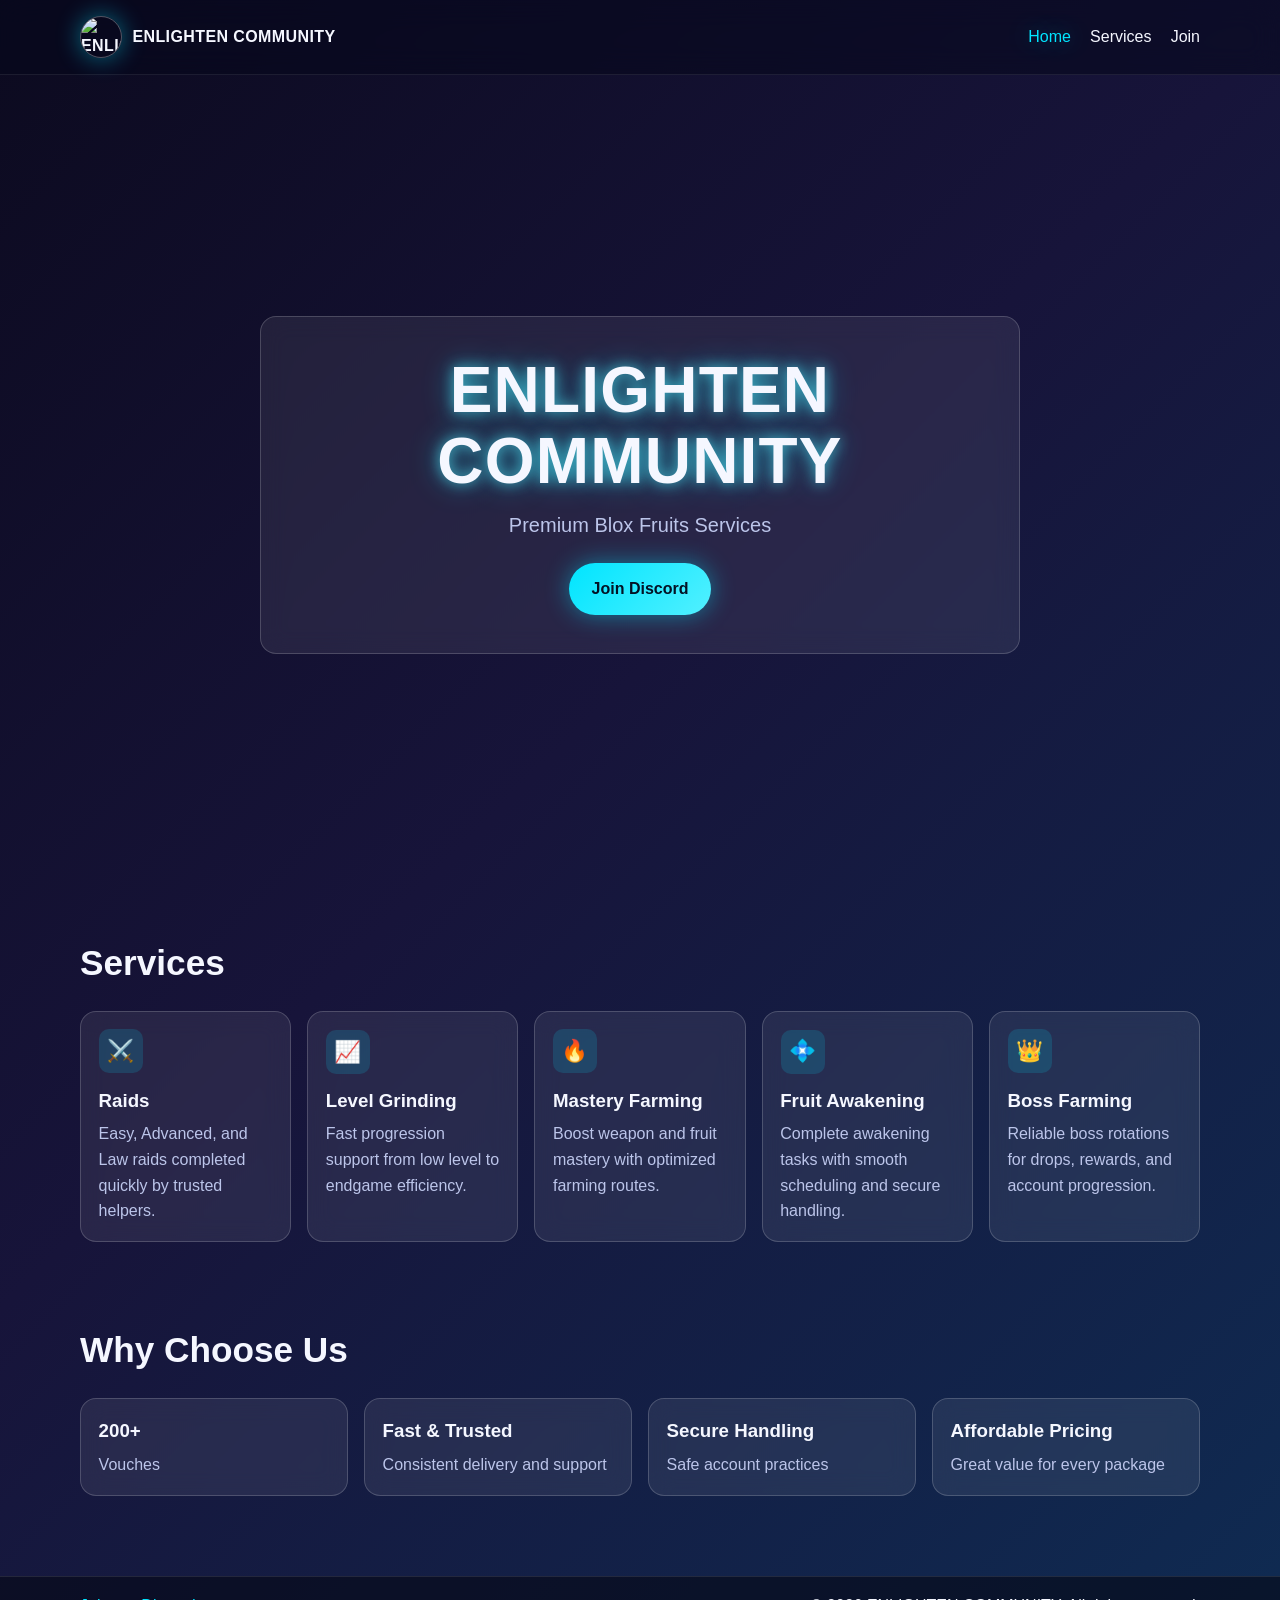
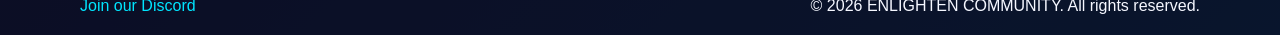
==== index.html @ 97de98ba "Create responsive ENLIGHTEN COMMUNITY website pages" ====
<!DOCTYPE html>
<html lang="en">
  <head>
    <meta charset="UTF-8" />
    <meta name="viewport" content="width=device-width, initial-scale=1.0" />
    <meta
      name="description"
      content="ENLIGHTEN COMMUNITY - Premium Blox Fruits Services"
    />
    <title>ENLIGHTEN COMMUNITY | Home</title>
    <link rel="stylesheet" href="style.css" />
  </head>
  <body>
    <header class="site-header" id="top">
      <nav class="navbar container" aria-label="Main navigation">
        <a class="brand" href="index.html" aria-label="ENLIGHTEN COMMUNITY Home">
          <img src="logo.png" alt="ENLIGHTEN COMMUNITY logo" class="brand-logo" />
          <span>ENLIGHTEN COMMUNITY</span>
        </a>

        <button
          class="menu-toggle"
          type="button"
          aria-expanded="false"
          aria-controls="primary-menu"
        >
          ☰
        </button>

        <ul class="nav-links" id="primary-menu">
          <li><a href="index.html" class="active">Home</a></li>
          <li><a href="server.html">Services</a></li>
          <li><a href="#join">Join</a></li>
        </ul>
      </nav>
    </header>

    <main>
      <section class="hero container" id="home">
        <div class="hero-content glass">
          <h1 class="hero-title glow-text">ENLIGHTEN COMMUNITY</h1>
          <p class="hero-subtitle">Premium Blox Fruits Services</p>
          <a class="btn-glow" href="https://discord.gg/your-invite" target="_blank" rel="noopener"
            >Join Discord</a
          >
        </div>
      </section>

      <section class="section container" id="services">
        <h2 class="section-title">Services</h2>
        <div class="cards-grid">
          <article class="service-card glass">
            <div class="icon" aria-hidden="true">⚔️</div>
            <h3>Raids</h3>
            <p>Easy, Advanced, and Law raids completed quickly by trusted helpers.</p>
          </article>
          <article class="service-card glass">
            <div class="icon" aria-hidden="true">📈</div>
            <h3>Level Grinding</h3>
            <p>Fast progression support from low level to endgame efficiency.</p>
          </article>
          <article class="service-card glass">
            <div class="icon" aria-hidden="true">🔥</div>
            <h3>Mastery Farming</h3>
            <p>Boost weapon and fruit mastery with optimized farming routes.</p>
          </article>
          <article class="service-card glass">
            <div class="icon" aria-hidden="true">💠</div>
            <h3>Fruit Awakening</h3>
            <p>Complete awakening tasks with smooth scheduling and secure handling.</p>
          </article>
          <article class="service-card glass">
            <div class="icon" aria-hidden="true">👑</div>
            <h3>Boss Farming</h3>
            <p>Reliable boss rotations for drops, rewards, and account progression.</p>
          </article>
        </div>
      </section>

      <section class="section container" id="features">
        <h2 class="section-title">Why Choose Us</h2>
        <div class="features-grid">
          <div class="feature-item glass">
            <h3>200+</h3>
            <p>Vouches</p>
          </div>
          <div class="feature-item glass">
            <h3>Fast &amp; Trusted</h3>
            <p>Consistent delivery and support</p>
          </div>
          <div class="feature-item glass">
            <h3>Secure Handling</h3>
            <p>Safe account practices</p>
          </div>
          <div class="feature-item glass">
            <h3>Affordable Pricing</h3>
            <p>Great value for every package</p>
          </div>
        </div>
      </section>
    </main>

    <footer class="site-footer" id="join">
      <div class="container footer-content">
        <a href="https://discord.gg/your-invite" target="_blank" rel="noopener">Join our Discord</a>
        <p>© <span id="year"></span> ENLIGHTEN COMMUNITY. All rights reserved.</p>
      </div>
    </footer>

    <script>
      const menuToggle = document.querySelector('.menu-toggle');
      const navMenu = document.querySelector('#primary-menu');
      menuToggle?.addEventListener('click', () => {
        const expanded = menuToggle.getAttribute('aria-expanded') === 'true';
        menuToggle.setAttribute('aria-expanded', String(!expanded));
        navMenu.classList.toggle('open');
      });

      document.getElementById('year').textContent = new Date().getFullYear();
    </script>
  </body>
</html>
---- style.css ----
:root {
  --bg-1: #0c0a1f;
  --bg-2: #17143a;
  --bg-3: #0f2b52;
  --card-bg: rgba(255, 255, 255, 0.08);
  --card-border: rgba(255, 255, 255, 0.18);
  --text-main: #f5f7ff;
  --text-dim: #bcc5ea;
  --accent: #00e5ff;
  --accent-soft: #52f0ff;
  --shadow-glow: 0 0 24px rgba(0, 229, 255, 0.45);
  --radius: 16px;
  --radius-sm: 12px;
  --container: 1120px;
  --transition: 250ms ease;
}

* {
  box-sizing: border-box;
  margin: 0;
  padding: 0;
}

html {
  scroll-behavior: smooth;
}

body {
  font-family: Inter, Segoe UI, Roboto, Arial, sans-serif;
  background: linear-gradient(135deg, var(--bg-1), var(--bg-2) 45%, var(--bg-3));
  color: var(--text-main);
  min-height: 100vh;
  line-height: 1.6;
}

.container {
  width: min(var(--container), 92%);
  margin-inline: auto;
}

.site-header {
  position: sticky;
  top: 0;
  z-index: 1000;
  background: rgba(7, 9, 28, 0.55);
  backdrop-filter: blur(14px);
  border-bottom: 1px solid rgba(255, 255, 255, 0.08);
}

.navbar {
  display: flex;
  align-items: center;
  justify-content: space-between;
  gap: 1rem;
  min-height: 74px;
}

.brand {
  display: inline-flex;
  align-items: center;
  gap: 0.65rem;
  color: var(--text-main);
  text-decoration: none;
  font-weight: 700;
  letter-spacing: 0.4px;
}

.brand-logo {
  width: 42px;
  height: 42px;
  object-fit: cover;
  border-radius: 50%;
  border: 1px solid rgba(255, 255, 255, 0.3);
  box-shadow: var(--shadow-glow);
}

.nav-links {
  display: flex;
  align-items: center;
  list-style: none;
  gap: 1.2rem;
}

.nav-links a {
  color: var(--text-main);
  text-decoration: none;
  font-weight: 500;
  transition: color var(--transition), text-shadow var(--transition);
}

.nav-links a:hover,
.nav-links a.active {
  color: var(--accent);
  text-shadow: var(--shadow-glow);
}

.menu-toggle {
  display: none;
  border: 1px solid var(--card-border);
  background: var(--card-bg);
  color: var(--text-main);
  border-radius: 10px;
  padding: 0.35rem 0.6rem;
  font-size: 1.2rem;
}

.hero {
  display: grid;
  place-items: center;
  min-height: calc(100vh - 80px);
  padding: 3.5rem 0;
}

.hero-content {
  text-align: center;
  padding: clamp(1.5rem, 3vw, 2.5rem);
  max-width: 760px;
}

.hero-title {
  font-size: clamp(2rem, 6vw, 4rem);
  line-height: 1.1;
  margin-bottom: 0.8rem;
  letter-spacing: 1.2px;
}

.glow-text {
  text-shadow: 0 0 14px rgba(82, 240, 255, 0.7), 0 0 30px rgba(0, 229, 255, 0.45);
}

.hero-subtitle {
  color: var(--text-dim);
  font-size: clamp(1rem, 2.4vw, 1.25rem);
  margin-bottom: 1.4rem;
}

.btn-glow {
  display: inline-block;
  text-decoration: none;
  color: #031225;
  background: linear-gradient(135deg, var(--accent), var(--accent-soft));
  font-weight: 700;
  border-radius: 999px;
  padding: 0.8rem 1.4rem;
  box-shadow: var(--shadow-glow);
  transition: transform var(--transition), box-shadow var(--transition);
}

.btn-glow:hover {
  transform: translateY(-3px);
  box-shadow: 0 0 36px rgba(0, 229, 255, 0.65);
}

.section {
  padding: 2.5rem 0;
}

.section-title {
  font-size: clamp(1.5rem, 3vw, 2.2rem);
  margin-bottom: 1.2rem;
}

.cards-grid,
.features-grid,
.pricing-grid {
  display: grid;
  gap: 1rem;
  grid-template-columns: repeat(auto-fit, minmax(210px, 1fr));
}

.glass {
  background: var(--card-bg);
  border: 1px solid var(--card-border);
  border-radius: var(--radius);
  backdrop-filter: blur(12px);
}

.service-card,
.feature-item,
.pricing-card {
  padding: 1.1rem;
  transition: transform var(--transition), box-shadow var(--transition), border-color var(--transition);
}

.service-card:hover,
.feature-item:hover,
.pricing-card:hover {
  transform: translateY(-6px);
  border-color: rgba(82, 240, 255, 0.55);
  box-shadow: var(--shadow-glow);
}

.icon {
  width: 44px;
  height: 44px;
  display: grid;
  place-items: center;
  border-radius: 10px;
  background: rgba(0, 229, 255, 0.15);
  margin-bottom: 0.8rem;
  font-size: 1.35rem;
}

.service-card h3,
.pricing-card h3,
.feature-item h3 {
  margin-bottom: 0.35rem;
}

.service-card p,
.pricing-card p,
.feature-item p {
  color: var(--text-dim);
}

.pricing-hero {
  padding-top: 4.2rem;
}

.pricing-table-wrapper {
  overflow-x: auto;
  border-radius: var(--radius-sm);
}

.pricing-table {
  width: 100%;
  border-collapse: collapse;
  min-width: 600px;
}

.pricing-table th,
.pricing-table td {
  padding: 0.9rem;
  border-bottom: 1px solid rgba(255, 255, 255, 0.12);
  text-align: left;
}

.pricing-table th {
  color: var(--accent);
  font-weight: 600;
}

.site-footer {
  margin-top: 2.5rem;
  border-top: 1px solid rgba(255, 255, 255, 0.1);
  background: rgba(5, 7, 20, 0.6);
}

.footer-content {
  display: flex;
  justify-content: space-between;
  align-items: center;
  gap: 1rem;
  padding: 1rem 0;
  flex-wrap: wrap;
}

.footer-content a {
  color: var(--accent);
  text-decoration: none;
}

.footer-content a:hover {
  text-shadow: var(--shadow-glow);
}

@media (max-width: 760px) {
  .menu-toggle {
    display: inline-block;
  }

  .nav-links {
    position: absolute;
    top: 74px;
    right: 4%;
    flex-direction: column;
    background: rgba(7, 9, 28, 0.96);
    border: 1px solid var(--card-border);
    border-radius: var(--radius-sm);
    padding: 0.7rem 1rem;
    width: min(240px, 70vw);
    transform: scale(0.95);
    opacity: 0;
    pointer-events: none;
    transition: opacity var(--transition), transform var(--transition);
  }

  .nav-links.open {
    opacity: 1;
    transform: scale(1);
    pointer-events: auto;
  }

  .hero {
    min-height: 75vh;
  }
}
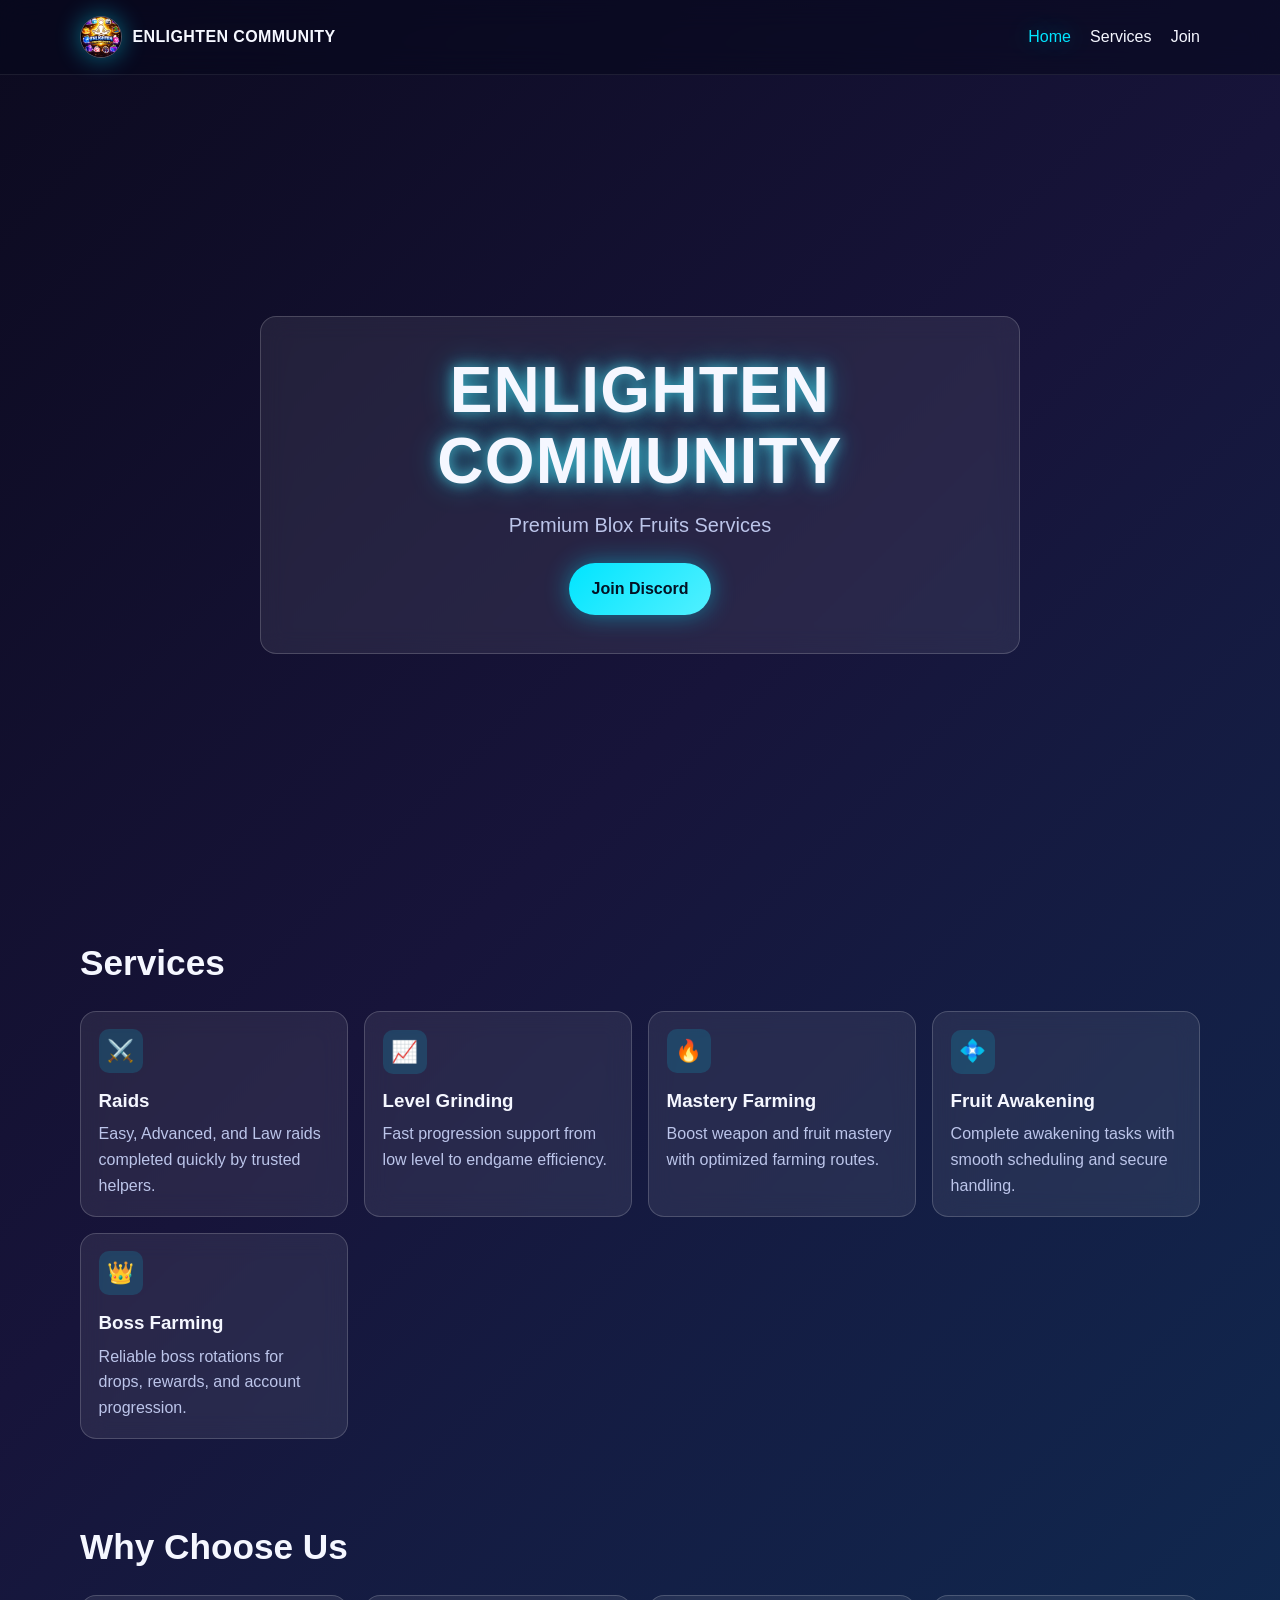
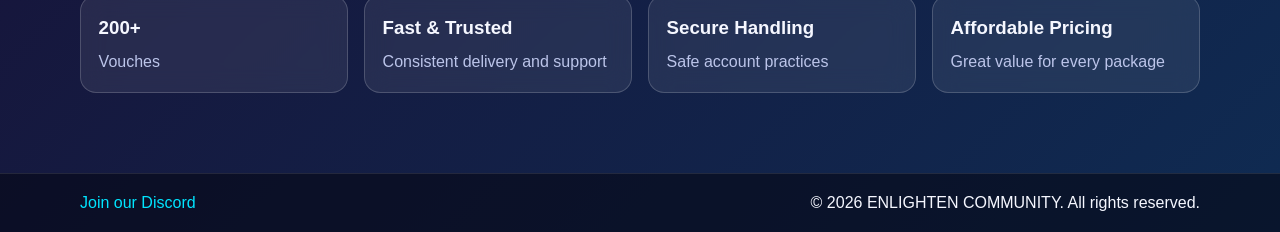
==== commit 6f96cd67: "Update Discord invite link in index.html" ====
--- a/index.html
+++ b/index.html
@@ -40,7 +40,7 @@
         <div class="hero-content glass">
           <h1 class="hero-title glow-text">ENLIGHTEN COMMUNITY</h1>
           <p class="hero-subtitle">Premium Blox Fruits Services</p>
-          <a class="btn-glow" href="https://discord.gg/your-invite" target="_blank" rel="noopener"
+          <a class="btn-glow" href="https://discord.gg/D9QEAptQB2" target="_blank" rel="noopener"
             >Join Discord</a
           >
         </div>
--- a/style.css
+++ b/style.css
@@ -134,6 +134,27 @@
   margin-bottom: 1.4rem;
 }
 
+.eyebrow {
+  color: var(--accent-soft);
+  letter-spacing: 1px;
+  margin-bottom: 0.35rem;
+  text-transform: uppercase;
+}
+
+.back-link {
+  display: inline-block;
+  color: var(--accent);
+  text-decoration: none;
+  font-weight: 600;
+  margin-bottom: 0.8rem;
+  transition: transform var(--transition), text-shadow var(--transition);
+}
+
+.back-link:hover {
+  transform: translateX(-2px);
+  text-shadow: var(--shadow-glow);
+}
+
 .btn-glow {
   display: inline-block;
   text-decoration: none;
@@ -162,10 +183,11 @@
 
 .cards-grid,
 .features-grid,
-.pricing-grid {
+.pricing-grid,
+.price-list-grid {
   display: grid;
   gap: 1rem;
-  grid-template-columns: repeat(auto-fit, minmax(210px, 1fr));
+  grid-template-columns: repeat(auto-fit, minmax(220px, 1fr));
 }
 
 .glass {
@@ -217,27 +239,40 @@
   padding-top: 4.2rem;
 }
 
-.pricing-table-wrapper {
-  overflow-x: auto;
-  border-radius: var(--radius-sm);
-}
-
-.pricing-table {
-  width: 100%;
-  border-collapse: collapse;
-  min-width: 600px;
-}
-
-.pricing-table th,
-.pricing-table td {
-  padding: 0.9rem;
-  border-bottom: 1px solid rgba(255, 255, 255, 0.12);
-  text-align: left;
-}
-
-.pricing-table th {
-  color: var(--accent);
-  font-weight: 600;
+.price-list {
+  list-style: none;
+  margin-top: 0.65rem;
+}
+
+.price-list li {
+  display: flex;
+  justify-content: space-between;
+  gap: 0.8rem;
+  padding: 0.5rem 0;
+  border-bottom: 1px solid rgba(255, 255, 255, 0.08);
+}
+
+.price-list li:last-child {
+  border-bottom: none;
+}
+
+.price-list li span {
+  color: var(--text-dim);
+}
+
+.price-list li strong {
+  color: var(--accent-soft);
+  white-space: nowrap;
+}
+
+.additional-box {
+  max-width: 760px;
+  margin-inline: auto;
+}
+
+.price-note {
+  margin-top: 0.9rem;
+  color: var(--text-dim);
 }
 
 .site-footer {
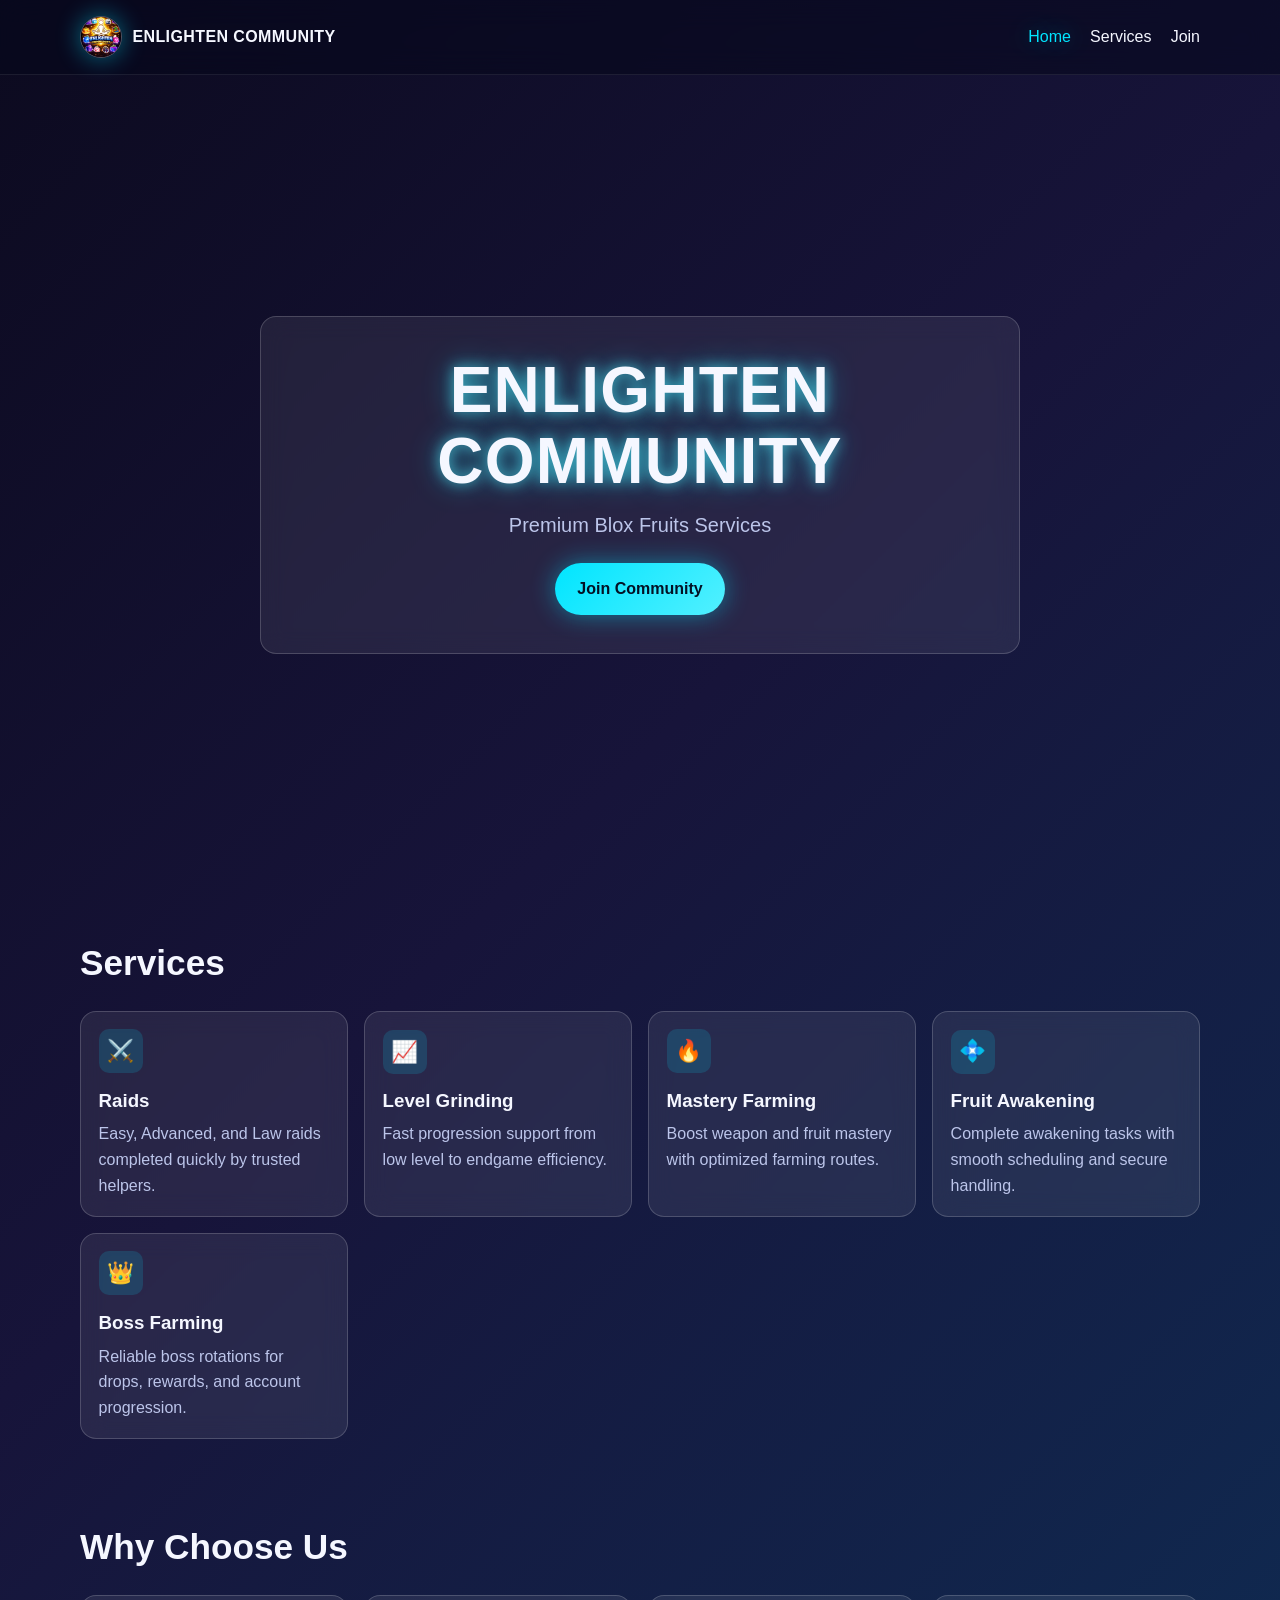
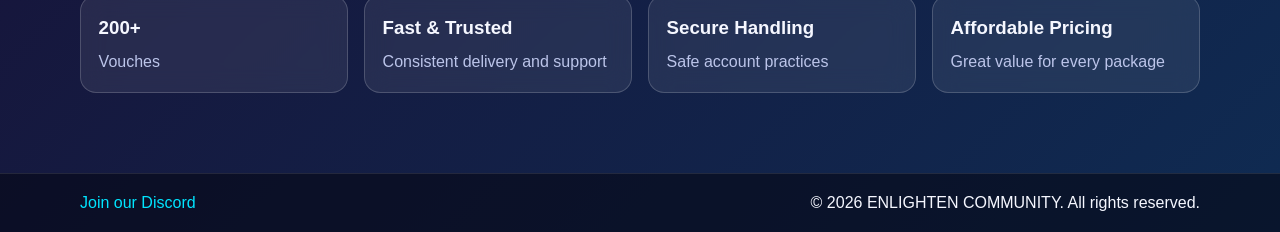
==== commit 88d08bc7: "Update link text from 'Join Discord' to 'Join Community'" ====
--- a/index.html
+++ b/index.html
@@ -41,7 +41,7 @@
           <h1 class="hero-title glow-text">ENLIGHTEN COMMUNITY</h1>
           <p class="hero-subtitle">Premium Blox Fruits Services</p>
           <a class="btn-glow" href="https://discord.gg/D9QEAptQB2" target="_blank" rel="noopener"
-            >Join Discord</a
+            >Join Community</a
           >
         </div>
       </section>
